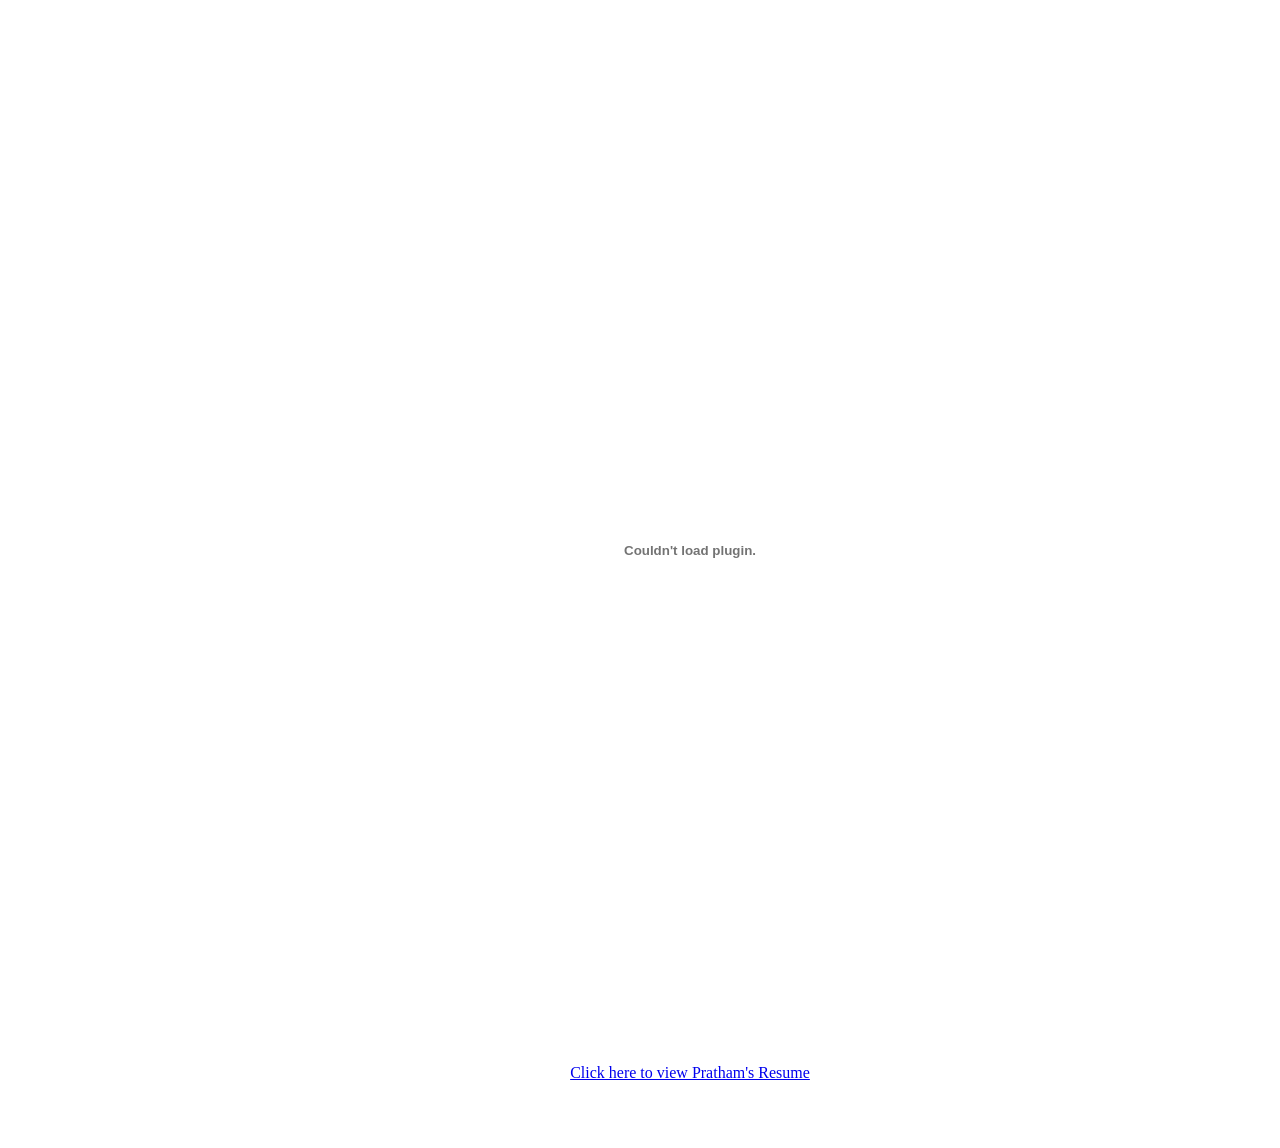
==== Resume.html @ a06446e1 "Required Updation" ====
<!DOCTYPE html>
<html lang="en">

<head>
    <meta charset="UTF-8" />
    <meta name="viewport" content="width=device-width, initial-scale=1.0" />
    <title>Pratham Sachin Bhanushali | Resume</title>
    <link rel="stylesheet" href="resume.css" />
    <link rel="icon" type="image/x-icon" href="images/icon.png" />
    <script>
        document.addEventListener("DOMContentLoaded", function() {
            // Redirect mobile users to Google Drive
            if (window.innerWidth <= 768) {
                window.location.href =
                    "https://drive.google.com/file/d/1Xzu3MZQym4DV-BEwbqrBFr-jGh66lBX3/view?usp=sharing";
            }
        });
    </script>
</head>

<body>
    <div class="resume">
        <!-- Embed actual resume PDF -->
        <embed src="Pratham_Bhanushali_resume.pdf/resume.pdf" type="application/pdf" width="100%" height="1000px" />
    </div>

    <p style="text-align: center; margin-top: 10px">
        <a href="https://drive.google.com/file/d/1Xzu3MZQym4DV-BEwbqrBFr-jGh66lBX3/view?usp=sharing" target="_blank">
        Click here to view Pratham's Resume
      </a>
    </p>
</body>

</html>
---- resume.css ----
body {
    text-align: center and justify;
    margin: auto;
    width: 100%;
    padding: 50px;
    font-family: "times new roman";
    background-color: white;
    --nav-height: 50px;
    padding-top: var(--nav-height);
    font-size: medium;
}
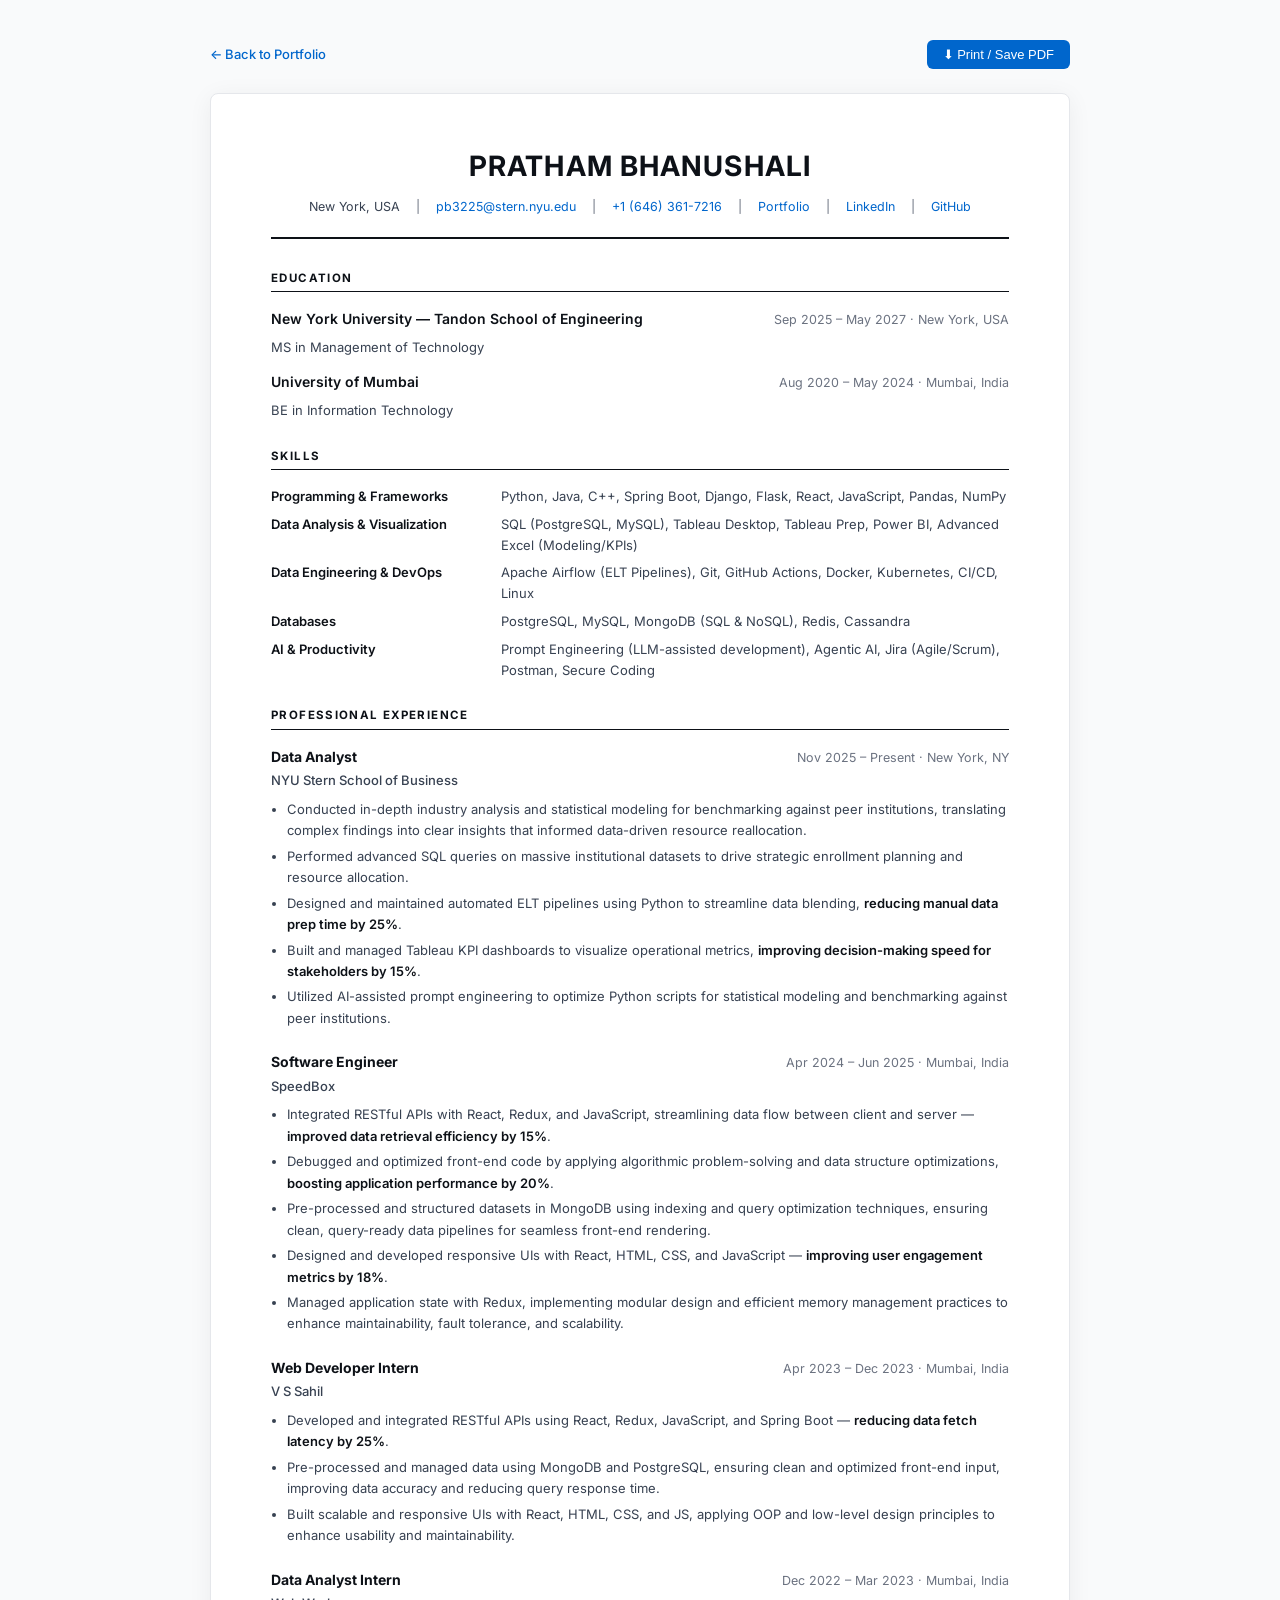
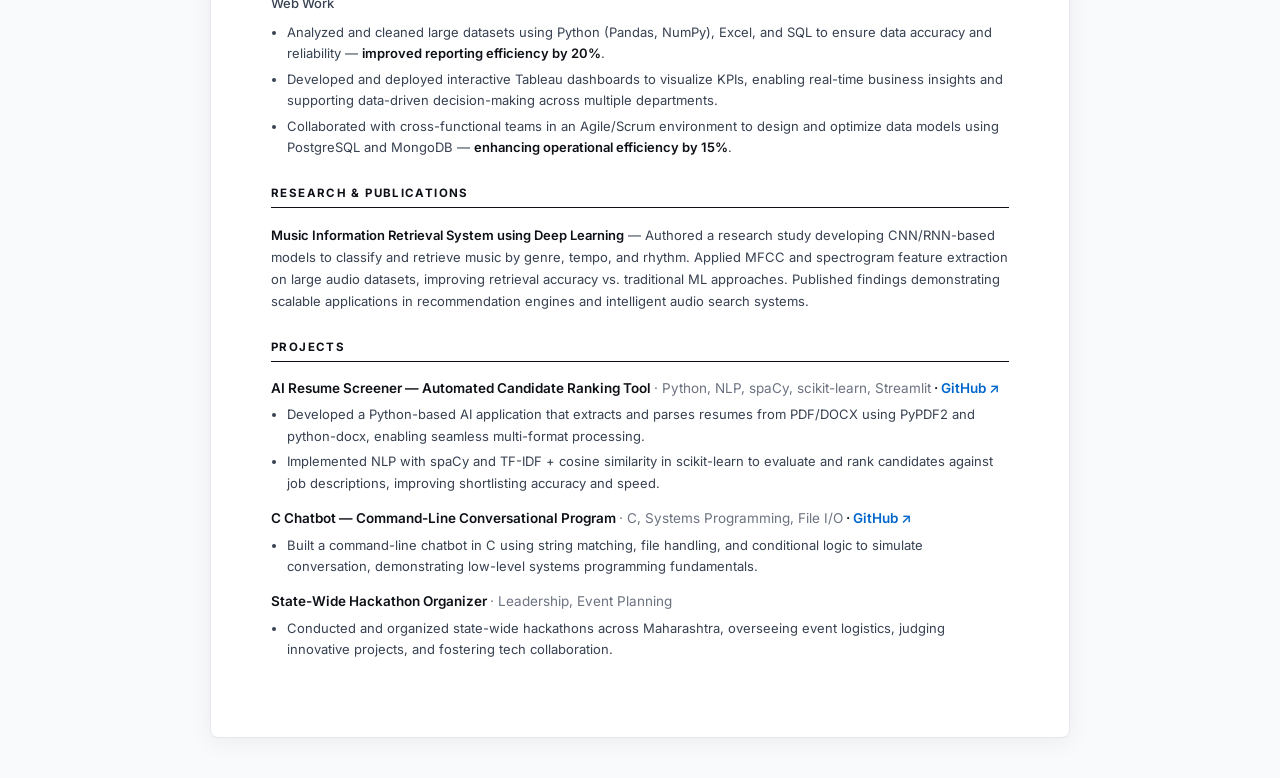
==== commit 9c4e7d3b: "Update portfolio files Co-Authored-By: Claude Sonnet 4.6 <noreply@anthropic.com>" ====
--- a/Resume.html
+++ b/Resume.html
@@ -1,34 +1,189 @@
 <!DOCTYPE html>
 <html lang="en">
+<head>
+  <meta charset="UTF-8"/>
+  <meta name="viewport" content="width=device-width, initial-scale=1.0"/>
+  <title>Pratham Bhanushali — Resume</title>
+  <link rel="stylesheet" href="resume.css"/>
+</head>
+<body>
 
-<head>
-    <meta charset="UTF-8" />
-    <meta name="viewport" content="width=device-width, initial-scale=1.0" />
-    <title>Pratham Sachin Bhanushali | Resume</title>
-    <link rel="stylesheet" href="resume.css" />
-    <link rel="icon" type="image/x-icon" href="images/icon.png" />
-    <script>
-        document.addEventListener("DOMContentLoaded", function() {
-            // Redirect mobile users to Google Drive
-            if (window.innerWidth <= 768) {
-                window.location.href =
-                    "https://drive.google.com/file/d/1Xzu3MZQym4DV-BEwbqrBFr-jGh66lBX3/view?usp=sharing";
-            }
-        });
-    </script>
-</head>
+  <!-- Top bar -->
+  <div class="resume-topbar">
+    <a href="index.html" class="resume-back">← Back to Portfolio</a>
+    <button class="resume-print-btn" onclick="window.print()">⬇ Print / Save PDF</button>
+  </div>
 
-<body>
-    <div class="resume">
-        <!-- Embed actual resume PDF -->
-        <embed src="Pratham_Bhanushali_resume.pdf/resume.pdf" type="application/pdf" width="100%" height="1000px" />
-    </div>
+  <!-- Resume Paper -->
+  <div class="resume">
 
-    <p style="text-align: center; margin-top: 10px">
-        <a href="https://drive.google.com/file/d/1Xzu3MZQym4DV-BEwbqrBFr-jGh66lBX3/view?usp=sharing" target="_blank">
-        Click here to view Pratham's Resume
-      </a>
-    </p>
+    <!-- ── Header ───────────────────────── -->
+    <header class="r-header">
+      <div class="r-name">Pratham Bhanushali</div>
+      <div class="r-contact">
+        <span>New York, USA</span>
+        <span class="r-sep">|</span>
+        <a href="mailto:pb3225@stern.nyu.edu">pb3225@stern.nyu.edu</a>
+        <span class="r-sep">|</span>
+        <a href="tel:+16463617216">+1 (646) 361-7216</a>
+        <span class="r-sep">|</span>
+        <a href="index.html" target="_blank">Portfolio</a>
+        <span class="r-sep">|</span>
+        <a href="https://linkedin.com/in/pratham96328" target="_blank">LinkedIn</a>
+        <span class="r-sep">|</span>
+        <a href="https://github.com/pratham2888" target="_blank">GitHub</a>
+      </div>
+    </header>
+
+    <!-- ── Education ─────────────────────── -->
+    <section class="r-section">
+      <div class="r-section-title">Education</div>
+
+      <div class="r-edu-row">
+        <span class="r-edu-school">New York University — Tandon School of Engineering</span>
+        <span class="r-edu-date">Sep 2025 – May 2027 · New York, USA</span>
+      </div>
+      <div class="r-edu-degree">MS in Management of Technology</div>
+
+      <div class="r-edu-row">
+        <span class="r-edu-school">University of Mumbai</span>
+        <span class="r-edu-date">Aug 2020 – May 2024 · Mumbai, India</span>
+      </div>
+      <div class="r-edu-degree">BE in Information Technology</div>
+    </section>
+
+    <!-- ── Skills ────────────────────────── -->
+    <section class="r-section">
+      <div class="r-section-title">Skills</div>
+      <div class="r-skills-grid">
+        <div class="r-skill-row">
+          <span class="r-skill-cat">Programming & Frameworks</span>
+          <span class="r-skill-list">Python, Java, C++, Spring Boot, Django, Flask, React, JavaScript, Pandas, NumPy</span>
+        </div>
+        <div class="r-skill-row">
+          <span class="r-skill-cat">Data Analysis & Visualization</span>
+          <span class="r-skill-list">SQL (PostgreSQL, MySQL), Tableau Desktop, Tableau Prep, Power BI, Advanced Excel (Modeling/KPIs)</span>
+        </div>
+        <div class="r-skill-row">
+          <span class="r-skill-cat">Data Engineering & DevOps</span>
+          <span class="r-skill-list">Apache Airflow (ELT Pipelines), Git, GitHub Actions, Docker, Kubernetes, CI/CD, Linux</span>
+        </div>
+        <div class="r-skill-row">
+          <span class="r-skill-cat">Databases</span>
+          <span class="r-skill-list">PostgreSQL, MySQL, MongoDB (SQL & NoSQL), Redis, Cassandra</span>
+        </div>
+        <div class="r-skill-row">
+          <span class="r-skill-cat">AI & Productivity</span>
+          <span class="r-skill-list">Prompt Engineering (LLM-assisted development), Agentic AI, Jira (Agile/Scrum), Postman, Secure Coding</span>
+        </div>
+      </div>
+    </section>
+
+    <!-- ── Professional Experience ────────── -->
+    <section class="r-section">
+      <div class="r-section-title">Professional Experience</div>
+
+      <div class="r-job">
+        <div class="r-job-header">
+          <span class="r-job-title">Data Analyst</span>
+          <span class="r-job-meta">Nov 2025 – Present · New York, NY</span>
+        </div>
+        <div class="r-job-org">NYU Stern School of Business</div>
+        <ul>
+          <li>Conducted in-depth industry analysis and statistical modeling for benchmarking against peer institutions, translating complex findings into clear insights that informed data-driven resource reallocation.</li>
+          <li>Performed advanced SQL queries on massive institutional datasets to drive strategic enrollment planning and resource allocation.</li>
+          <li>Designed and maintained automated ELT pipelines using Python to streamline data blending, <strong>reducing manual data prep time by 25%</strong>.</li>
+          <li>Built and managed Tableau KPI dashboards to visualize operational metrics, <strong>improving decision-making speed for stakeholders by 15%</strong>.</li>
+          <li>Utilized AI-assisted prompt engineering to optimize Python scripts for statistical modeling and benchmarking against peer institutions.</li>
+        </ul>
+      </div>
+
+      <div class="r-job">
+        <div class="r-job-header">
+          <span class="r-job-title">Software Engineer</span>
+          <span class="r-job-meta">Apr 2024 – Jun 2025 · Mumbai, India</span>
+        </div>
+        <div class="r-job-org">SpeedBox</div>
+        <ul>
+          <li>Integrated RESTful APIs with React, Redux, and JavaScript, streamlining data flow between client and server — <strong>improved data retrieval efficiency by 15%</strong>.</li>
+          <li>Debugged and optimized front-end code by applying algorithmic problem-solving and data structure optimizations, <strong>boosting application performance by 20%</strong>.</li>
+          <li>Pre-processed and structured datasets in MongoDB using indexing and query optimization techniques, ensuring clean, query-ready data pipelines for seamless front-end rendering.</li>
+          <li>Designed and developed responsive UIs with React, HTML, CSS, and JavaScript — <strong>improving user engagement metrics by 18%</strong>.</li>
+          <li>Managed application state with Redux, implementing modular design and efficient memory management practices to enhance maintainability, fault tolerance, and scalability.</li>
+        </ul>
+      </div>
+
+      <div class="r-job">
+        <div class="r-job-header">
+          <span class="r-job-title">Web Developer Intern</span>
+          <span class="r-job-meta">Apr 2023 – Dec 2023 · Mumbai, India</span>
+        </div>
+        <div class="r-job-org">V S Sahil</div>
+        <ul>
+          <li>Developed and integrated RESTful APIs using React, Redux, JavaScript, and Spring Boot — <strong>reducing data fetch latency by 25%</strong>.</li>
+          <li>Pre-processed and managed data using MongoDB and PostgreSQL, ensuring clean and optimized front-end input, improving data accuracy and reducing query response time.</li>
+          <li>Built scalable and responsive UIs with React, HTML, CSS, and JS, applying OOP and low-level design principles to enhance usability and maintainability.</li>
+        </ul>
+      </div>
+
+      <div class="r-job">
+        <div class="r-job-header">
+          <span class="r-job-title">Data Analyst Intern</span>
+          <span class="r-job-meta">Dec 2022 – Mar 2023 · Mumbai, India</span>
+        </div>
+        <div class="r-job-org">Web Work</div>
+        <ul>
+          <li>Analyzed and cleaned large datasets using Python (Pandas, NumPy), Excel, and SQL to ensure data accuracy and reliability — <strong>improved reporting efficiency by 20%</strong>.</li>
+          <li>Developed and deployed interactive Tableau dashboards to visualize KPIs, enabling real-time business insights and supporting data-driven decision-making across multiple departments.</li>
+          <li>Collaborated with cross-functional teams in an Agile/Scrum environment to design and optimize data models using PostgreSQL and MongoDB — <strong>enhancing operational efficiency by 15%</strong>.</li>
+        </ul>
+      </div>
+    </section>
+
+    <!-- ── Research & Publications ─────────── -->
+    <section class="r-section">
+      <div class="r-section-title">Research &amp; Publications</div>
+      <div class="r-research">
+        <p><strong>Music Information Retrieval System using Deep Learning</strong> — Authored a research study developing CNN/RNN-based models to classify and retrieve music by genre, tempo, and rhythm. Applied MFCC and spectrogram feature extraction on large audio datasets, improving retrieval accuracy vs. traditional ML approaches. Published findings demonstrating scalable applications in recommendation engines and intelligent audio search systems.</p>
+      </div>
+    </section>
+
+    <!-- ── Projects ───────────────────────── -->
+    <section class="r-section">
+      <div class="r-section-title">Projects</div>
+
+      <div class="r-project">
+        <div class="r-project-title">
+          AI Resume Screener — Automated Candidate Ranking Tool
+          <span style="font-weight:400; color:#6b7280;"> · Python, NLP, spaCy, scikit-learn, Streamlit</span>
+          · <a href="https://github.com/pratham2888/AI-Resume-Screener" target="_blank">GitHub ↗</a>
+        </div>
+        <ul>
+          <li>Developed a Python-based AI application that extracts and parses resumes from PDF/DOCX using PyPDF2 and python-docx, enabling seamless multi-format processing.</li>
+          <li>Implemented NLP with spaCy and TF-IDF + cosine similarity in scikit-learn to evaluate and rank candidates against job descriptions, improving shortlisting accuracy and speed.</li>
+        </ul>
+      </div>
+
+      <div class="r-project">
+        <div class="r-project-title">
+          C Chatbot — Command-Line Conversational Program
+          <span style="font-weight:400; color:#6b7280;"> · C, Systems Programming, File I/O</span>
+          · <a href="https://github.com/pratham2888/C-Chatbot" target="_blank">GitHub ↗</a>
+        </div>
+        <ul>
+          <li>Built a command-line chatbot in C using string matching, file handling, and conditional logic to simulate conversation, demonstrating low-level systems programming fundamentals.</li>
+        </ul>
+      </div>
+
+      <div class="r-project">
+        <div class="r-project-title">State-Wide Hackathon Organizer <span style="font-weight:400; color:#6b7280;"> · Leadership, Event Planning</span></div>
+        <ul>
+          <li>Conducted and organized state-wide hackathons across Maharashtra, overseeing event logistics, judging innovative projects, and fostering tech collaboration.</li>
+        </ul>
+      </div>
+    </section>
+
+  </div><!-- /resume -->
+
 </body>
-
-</html>+</html>
--- a/resume.css
+++ b/resume.css
@@ -1,11 +1,129 @@
+/* =========================================
+   RESUME PAGE — Clean Printable Design
+========================================= */
+@import url('https://fonts.googleapis.com/css2?family=Inter:wght@300;400;500;600;700&family=Playfair+Display:ital,wght@0,700;1,400&display=swap');
+
+*, *::before, *::after { margin: 0; padding: 0; box-sizing: border-box; }
+
+:root {
+  --ink:    #0d1117;
+  --ink2:   #374151;
+  --ink3:   #6b7280;
+  --rule:   #e5e7eb;
+  --accent: #0066cc;
+  --bg:     #f9fafb;
+  --paper:  #ffffff;
+  --font:   'Inter', system-ui, sans-serif;
+  --serif:  'Playfair Display', Georgia, serif;
+}
+
+html { font-size: 62.5%; }
+
 body {
-    text-align: center and justify;
-    margin: auto;
-    width: 100%;
-    padding: 50px;
-    font-family: "times new roman";
-    background-color: white;
-    --nav-height: 50px;
-    padding-top: var(--nav-height);
-    font-size: medium;
-}+  font-family: var(--font);
+  background: var(--bg);
+  color: var(--ink);
+  line-height: 1.6;
+  font-size: 1.4rem;
+  min-height: 100vh;
+  padding: 4rem 2rem;
+}
+
+/* ── Top bar ───────────────────────────── */
+.resume-topbar {
+  max-width: 860px; margin: 0 auto 2.4rem;
+  display: flex; align-items: center; justify-content: space-between;
+  flex-wrap: wrap; gap: 1rem;
+}
+.resume-back {
+  display: inline-flex; align-items: center; gap: 0.6rem;
+  font-size: 1.3rem; font-weight: 500; color: var(--accent);
+  text-decoration: none; transition: opacity 0.2s;
+}
+.resume-back:hover { opacity: 0.75; }
+.resume-print-btn {
+  display: inline-flex; align-items: center; gap: 0.6rem;
+  font-size: 1.3rem; font-weight: 500; color: var(--paper);
+  background: var(--accent); padding: 0.7rem 1.6rem;
+  border-radius: 6px; border: none; cursor: pointer;
+  text-decoration: none; transition: opacity 0.2s;
+}
+.resume-print-btn:hover { opacity: 0.85; }
+
+/* ── Paper ─────────────────────────────── */
+.resume {
+  max-width: 860px; margin: 0 auto;
+  background: var(--paper);
+  border: 1px solid var(--rule);
+  border-radius: 8px;
+  padding: 5rem 6rem;
+  box-shadow: 0 4px 24px rgba(0,0,0,0.06);
+}
+
+/* ── Header ────────────────────────────── */
+.r-header { text-align: center; margin-bottom: 3rem; border-bottom: 2px solid var(--ink); padding-bottom: 2rem; }
+.r-name { font-family: var(--font); font-size: 2.8rem; font-weight: 700; letter-spacing: 0.04em; text-transform: uppercase; color: var(--ink); margin-bottom: 0.8rem; }
+.r-contact { font-size: 1.25rem; color: var(--ink2); display: flex; flex-wrap: wrap; justify-content: center; gap: 0.4rem 1.6rem; }
+.r-contact a { color: var(--accent); text-decoration: none; }
+.r-contact a:hover { text-decoration: underline; }
+.r-sep { color: var(--ink3); }
+
+/* ── Section ───────────────────────────── */
+.r-section { margin-bottom: 2.6rem; }
+.r-section-title {
+  font-size: 1.15rem; font-weight: 700; letter-spacing: 0.12em;
+  text-transform: uppercase; color: var(--ink);
+  border-bottom: 1.5px solid var(--ink); padding-bottom: 0.4rem;
+  margin-bottom: 1.6rem;
+}
+
+/* ── Education row ──────────────────────── */
+.r-edu-row { display: flex; justify-content: space-between; align-items: baseline; flex-wrap: wrap; gap: 0.4rem; margin-bottom: 0.6rem; }
+.r-edu-school { font-weight: 600; font-size: 1.4rem; color: var(--ink); }
+.r-edu-date   { font-size: 1.25rem; color: var(--ink3); white-space: nowrap; }
+.r-edu-degree { font-size: 1.3rem; color: var(--ink2); margin-bottom: 1.4rem; }
+
+/* ── Skills ─────────────────────────────── */
+.r-skills-grid { display: flex; flex-direction: column; gap: 0.7rem; }
+.r-skill-row   { display: grid; grid-template-columns: 22rem 1fr; gap: 1rem; align-items: baseline; }
+.r-skill-cat   { font-weight: 600; font-size: 1.3rem; color: var(--ink); }
+.r-skill-list  { font-size: 1.3rem; color: var(--ink2); }
+
+/* ── Experience entry ───────────────────── */
+.r-job { margin-bottom: 2.2rem; }
+.r-job-header { display: flex; justify-content: space-between; align-items: baseline; flex-wrap: wrap; gap: 0.4rem; margin-bottom: 0.2rem; }
+.r-job-title  { font-weight: 700; font-size: 1.4rem; color: var(--ink); }
+.r-job-meta   { font-size: 1.25rem; color: var(--ink3); white-space: nowrap; }
+.r-job-org    { font-size: 1.3rem; font-weight: 500; color: var(--ink2); margin-bottom: 0.8rem; }
+.r-job ul     { padding-left: 1.6rem; display: flex; flex-direction: column; gap: 0.4rem; }
+.r-job li     { font-size: 1.3rem; color: var(--ink2); line-height: 1.65; }
+.r-job li strong { color: var(--ink); font-weight: 600; }
+
+/* ── Research ───────────────────────────── */
+.r-research { margin-bottom: 1rem; }
+.r-research p { font-size: 1.3rem; color: var(--ink2); line-height: 1.7; }
+.r-research strong { color: var(--ink); font-weight: 600; }
+
+/* ── Projects ───────────────────────────── */
+.r-project { margin-bottom: 1.4rem; }
+.r-project-title { font-weight: 600; font-size: 1.35rem; color: var(--ink); margin-bottom: 0.5rem; }
+.r-project ul { padding-left: 1.6rem; display: flex; flex-direction: column; gap: 0.4rem; }
+.r-project li { font-size: 1.3rem; color: var(--ink2); line-height: 1.65; }
+.r-project a  { color: var(--accent); text-decoration: none; }
+.r-project a:hover { text-decoration: underline; }
+
+/* ── Print ──────────────────────────────── */
+@media print {
+  body { background: white; padding: 0; }
+  .resume { box-shadow: none; border: none; border-radius: 0; padding: 2cm 2.5cm; }
+  .resume-topbar { display: none; }
+  .r-section-title { page-break-after: avoid; }
+  .r-job { page-break-inside: avoid; }
+}
+
+/* ── Responsive ─────────────────────────── */
+@media (max-width: 680px) {
+  .resume { padding: 3rem 2.5rem; }
+  .r-skill-row { grid-template-columns: 1fr; gap: 0.2rem; }
+  .r-skill-cat::after { content: ':'; }
+}
